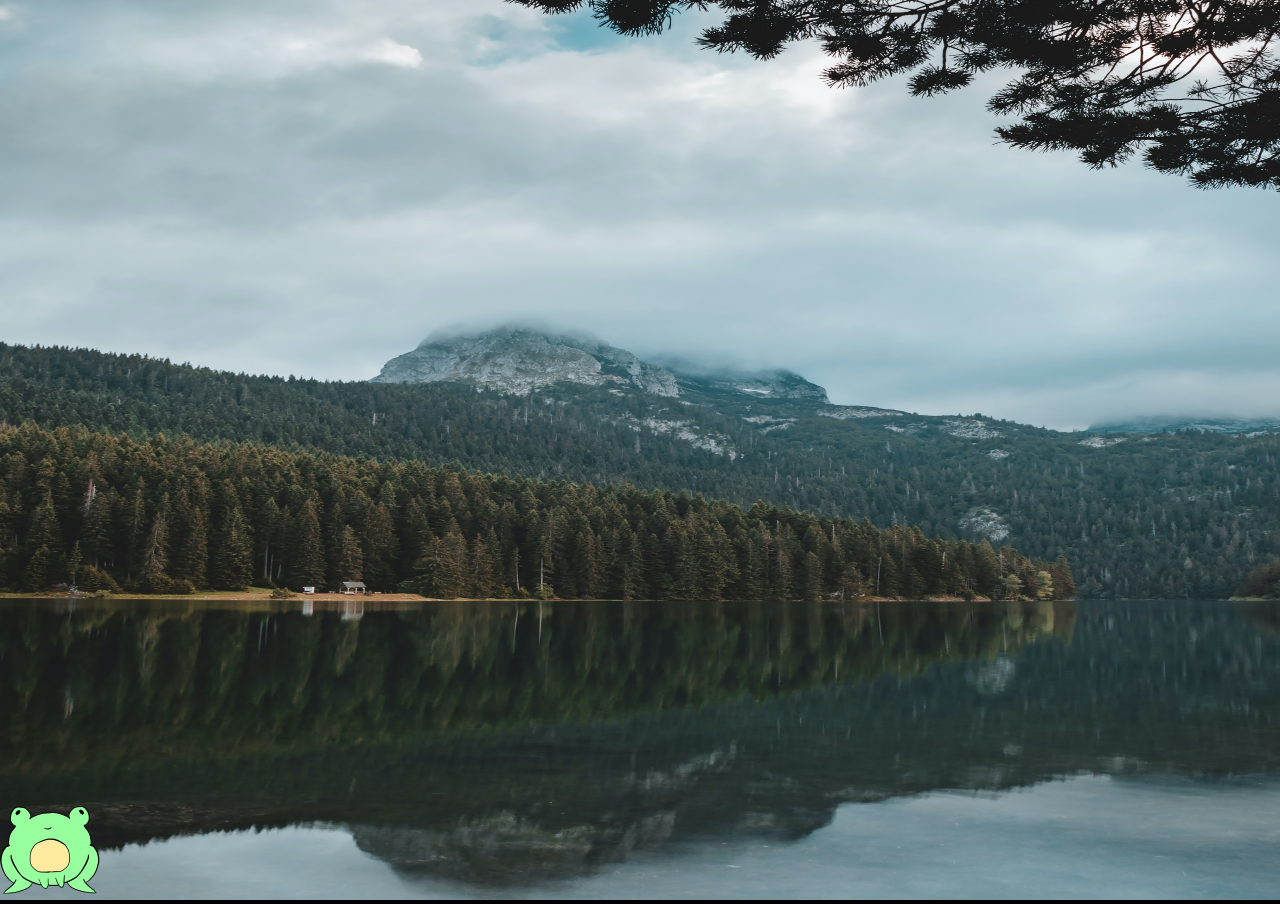
==== original/index.html @ d9cfdbf3 "Non-brain files" ====
﻿<!DOCTYPE html>
<html lang="en">
<head>
    <meta charset="utf-8" />
    <title>Game</title>
    <link rel="stylesheet" href="stylesheet.css">
</head>
<body>
    <canvas></canvas>
    <div id="winmessage" style="display:none;">You won!</div>
</body>
<script src="main.js" type="module"></script>

<script>
    

</script>
</html>
---- original/stylesheet.css ----
﻿html, body{
	padding: 0;
	margin: 0;
	box-sizing: border-box;
	overflow: hidden; 
	font-family:Arial, Helvetica, sans-serif
}

body {
	position: relative;
	background: black;
}

canvas {
	transition: 0.5s;
}

#winmessage {
	position: absolute;
	top: 50%;
	left: 50%;
	transform: translate(-50%, -50%);
	font-size: 50px;
	color: white;
}


/* 
#game{
	width: 500px;
	height: 200px;
	border: 1px solid black;
}
#character{
	width: 20px;
	height: 50px;
	background-color: red;
	position: relative;
	top: 150px;

}

.animate {
	animation: jump 500ms;
}

@keyframes jump{
	0%{top:150px;}
	30%{top: 100px;}
	70%{top: 100px;}
	100%{top: 150px;}
}

#block{
	width: 20px;
	height: 20px;
	background-color: blue;
	position: relative;
	top: 130px;
	left: 480px;
	animation: block 1s infinite linear;
}
@keyframes block{
	0%{left:480px;}
	100%{left:-40px;}
}
p {
	text-align: center;
} */
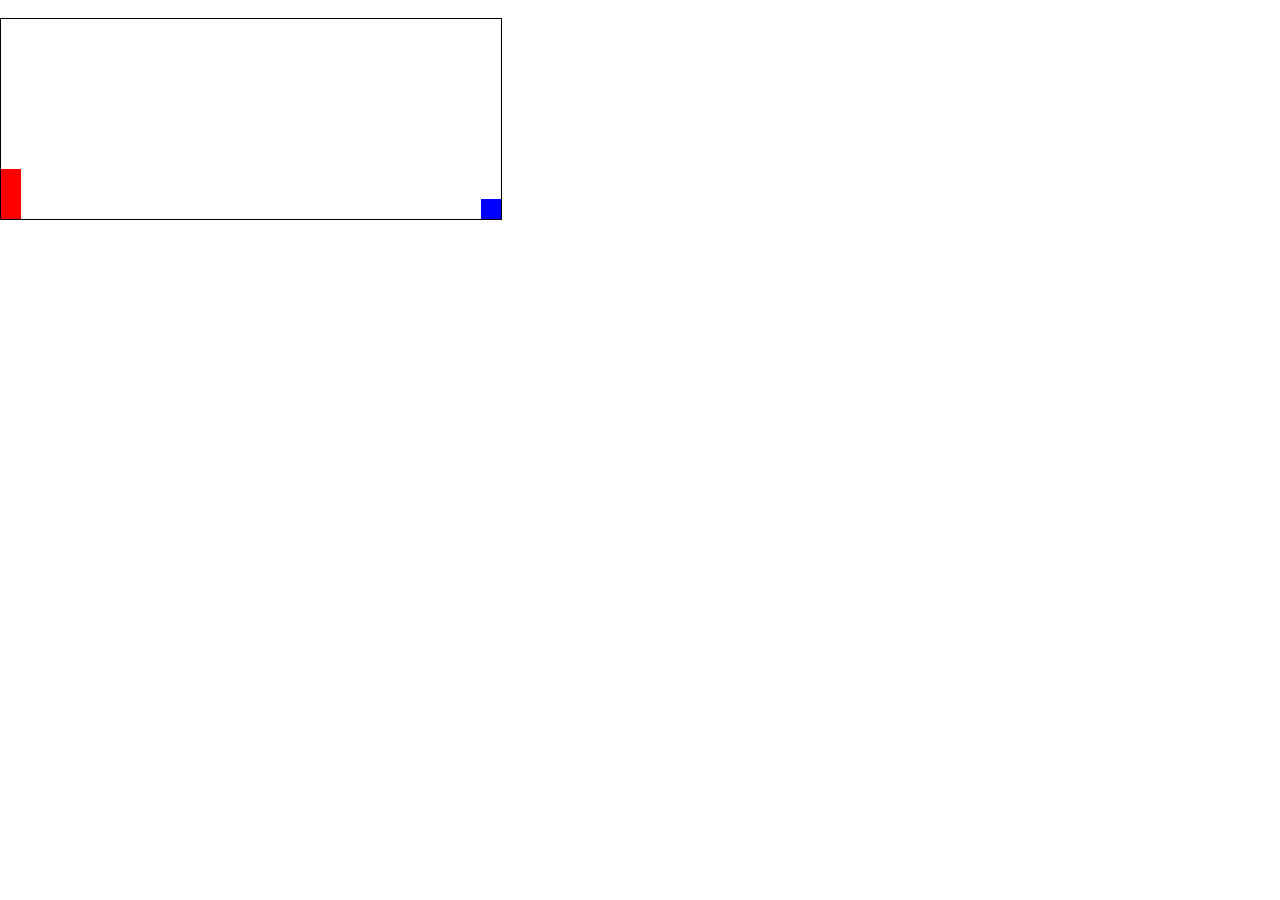
==== commit 7b31e1c4: "Converted for brain control" ====
--- a/original/index.html
+++ b/original/index.html
@@ -1,18 +1,15 @@
-﻿<!DOCTYPE html>
-<html lang="en">
+﻿﻿<!DOCTYPE html>
+<html lang="en" onlick="jump()">
 <head>
     <meta charset="utf-8" />
     <title>Game</title>
     <link rel="stylesheet" href="stylesheet.css">
 </head>
 <body>
-    <canvas></canvas>
-    <div id="winmessage" style="display:none;">You won!</div>
+    <div id="game">
+        <div id="character"></div>
+        <div id="block"></div>
+    </div>
 </body>
-<script src="main.js" type="module"></script>
-
-<script>
-    
-
-</script>
+<script src="script.js"></script>
 </html>--- a/original/stylesheet.css
+++ b/original/stylesheet.css
@@ -1,31 +1,7 @@
 ﻿html, body{
 	padding: 0;
 	margin: 0;
-	box-sizing: border-box;
-	overflow: hidden; 
-	font-family:Arial, Helvetica, sans-serif
 }
-
-body {
-	position: relative;
-	background: black;
-}
-
-canvas {
-	transition: 0.5s;
-}
-
-#winmessage {
-	position: absolute;
-	top: 50%;
-	left: 50%;
-	transform: translate(-50%, -50%);
-	font-size: 50px;
-	color: white;
-}
-
-
-/* 
 #game{
 	width: 500px;
 	height: 200px;
@@ -66,4 +42,4 @@
 }
 p {
 	text-align: center;
-} */+}